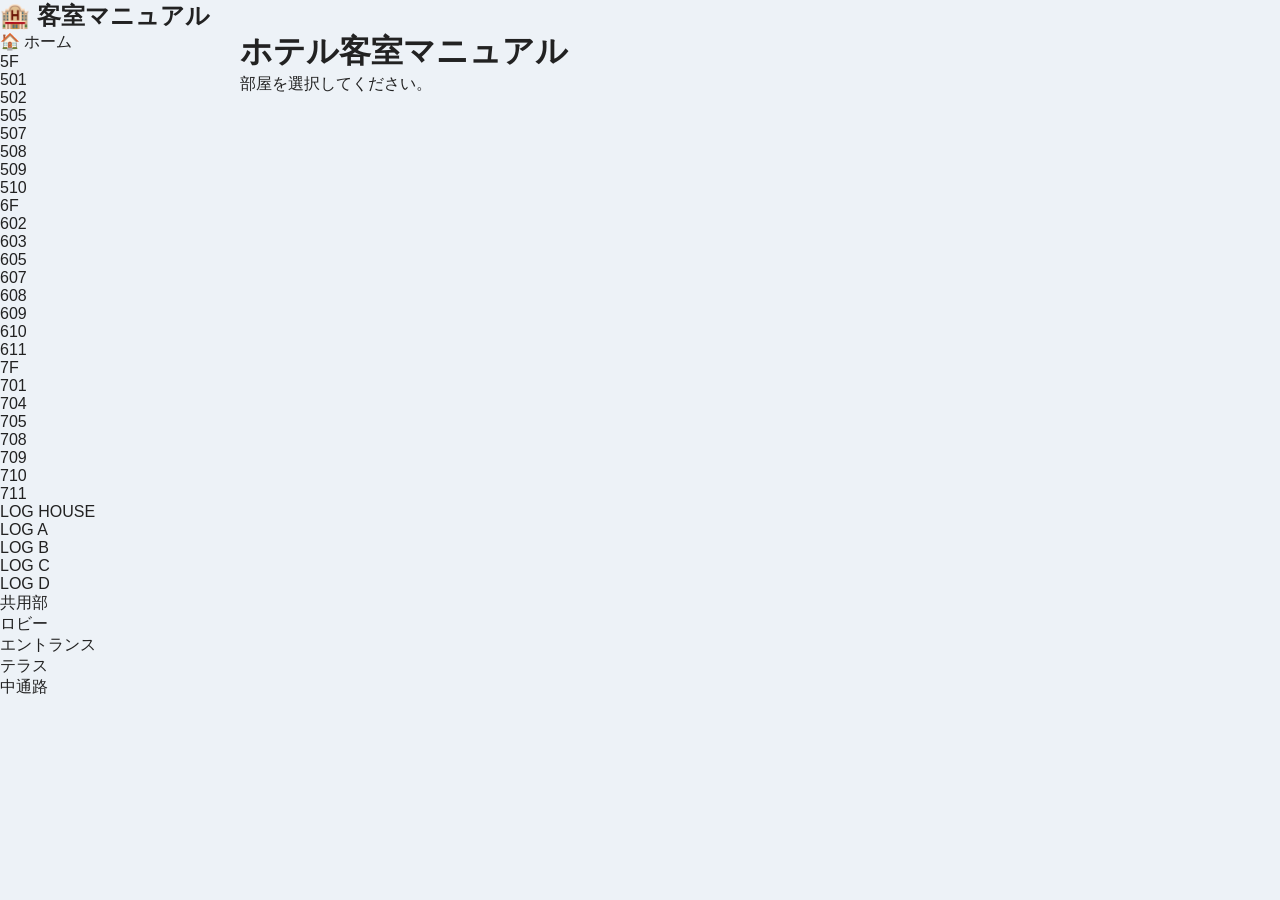
==== index.html @ 947bec1f "index.html を作成" ====
<!DOCTYPE html>
<html lang="ja">
<head>
<meta charset="UTF-8">
<meta name="viewport" content="width=device-width,initial-scale=1">

<title>Hotel Manual</title>

<link rel="stylesheet" href="style.css">

</head>

<body>

<div class="wrapper">

<aside class="sidebar">

<h2>🏨 客室マニュアル</h2>

<ul>

<li><a href="index.html">🏠 ホーム</a></li>

<li class="title">5F</li>

<li><a href="501.html">501</a></li>
<li><a href="502.html">502</a></li>
<li><a href="505.html">505</a></li>
<li><a href="507.html">507</a></li>
<li><a href="508.html">508</a></li>
<li><a href="509.html">509</a></li>
<li><a href="510.html">510</a></li>

<li class="title">6F</li>

<li><a href="602.html">602</a></li>
<li><a href="603.html">603</a></li>
<li><a href="605.html">605</a></li>
<li><a href="607.html">607</a></li>
<li><a href="608.html">608</a></li>
<li><a href="609.html">609</a></li>
<li><a href="610.html">610</a></li>
<li><a href="611.html">611</a></li>

<li class="title">7F</li>

<li><a href="701.html">701</a></li>
<li><a href="704.html">704</a></li>
<li><a href="705.html">705</a></li>
<li><a href="708.html">708</a></li>
<li><a href="709.html">709</a></li>
<li><a href="710.html">710</a></li>
<li><a href="711.html">711</a></li>

<li class="title">LOG HOUSE</li>

<li><a href="loga.html">LOG A</a></li>
<li><a href="logb.html">LOG B</a></li>
<li><a href="logc.html">LOG C</a></li>
<li><a href="logd.html">LOG D</a></li>

<li class="title">共用部</li>

<li><a href="lobby.html">ロビー</a></li>
<li><a href="entrance.html">エントランス</a></li>
<li><a href="terrace.html">テラス</a></li>
<li><a href="corridor.html">中通路</a></li>

</ul>

</aside>

<main class="content">

<h1>ホテル客室マニュアル</h1>

<p>
部屋を選択してください。
</p>

</main>

</div>

</body>
</html>
---- style.css ----
/*
Theme Name: Hotel Room Manual
Theme URI: https://example.com
Author: ChatGPT
Description: Hotel Manual Theme
Version:1.0
*/

*{
margin:0;
padding:0;
box-sizing:border-box;
}

body{

background:#edf2f7;

font-family:
"Yu Gothic",
"Hiragino Kaku Gothic ProN",
sans-serif;

color:#222;

}

a{

text-decoration:none;

color:inherit;

}

img{

max-width:100%;

display:block;

}

.wrapper{

max-width:1300px;

margin:auto;

display:flex;

min-height:100vh;

}

.content{

flex:1;

padding:30px;

}

.card{

background:white;

border-radius:15px;

padding:20px;

margin-bottom:25px;

box-shadow:
0 5px 15px rgba(0,0,0,.08);

}

.button{

display:inline-block;

background:#183153;

color:white;

padding:12px 20px;

border-radius:10px;

transition:.2s;

}

.button:hover{

background:#29548d;

}

@media(max-width:768px){

.wrapper{

display:block;

}

.content{

padding:15px;

}

}
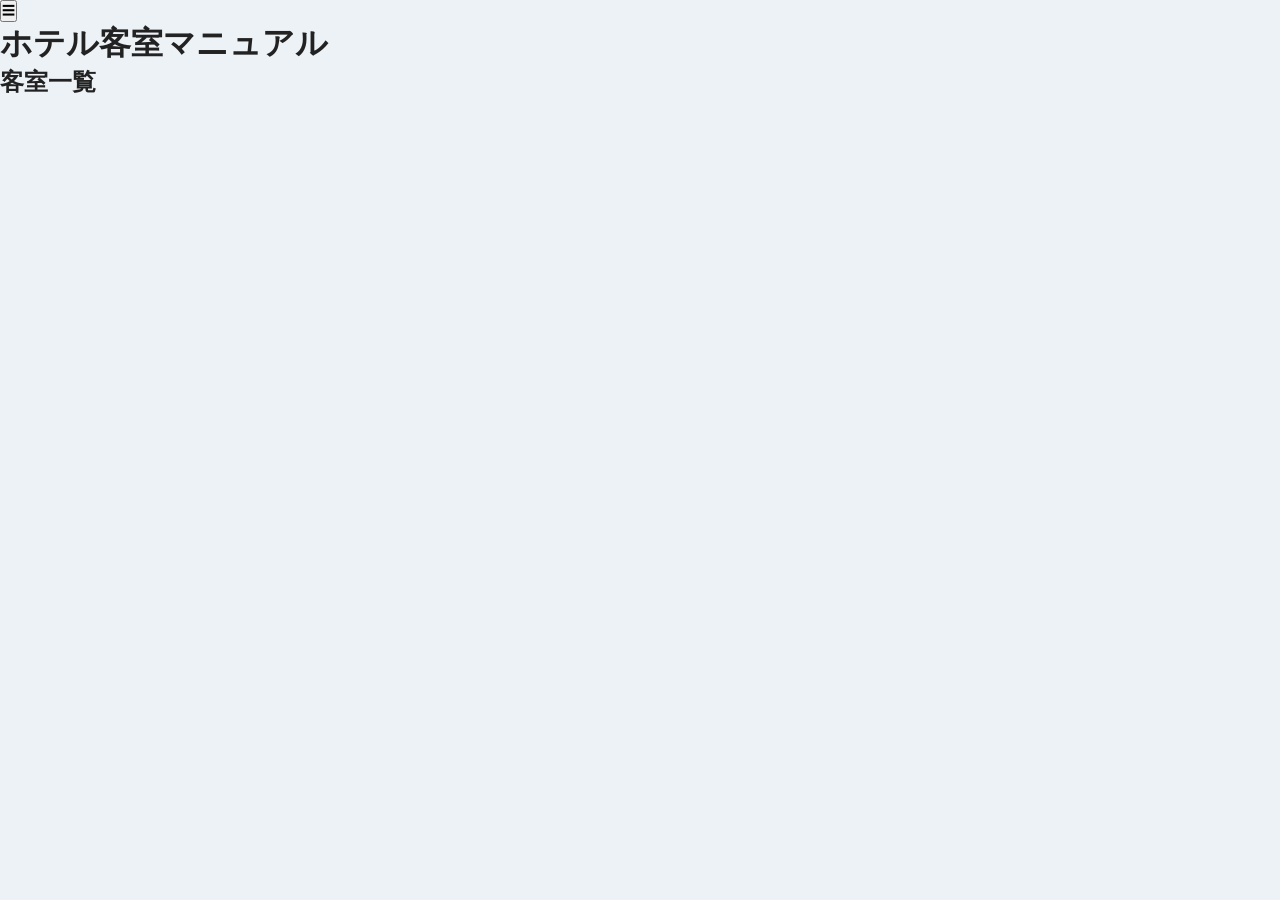
==== commit a235ac54: "index.html を更新" ====
--- a/index.html
+++ b/index.html
@@ -2,9 +2,8 @@
 <html lang="ja">
 <head>
 <meta charset="UTF-8">
-<meta name="viewport" content="width=device-width,initial-scale=1">
-
-<title>Hotel Manual</title>
+<meta name="viewport" content="width=device-width,initial-scale=1.0">
+<title>ホテル客室マニュアル</title>
 
 <link rel="stylesheet" href="style.css">
 
@@ -12,76 +11,31 @@
 
 <body>
 
-<div class="wrapper">
+<header class="topbar">
 
-<aside class="sidebar">
-
-<h2>🏨 客室マニュアル</h2>
-
-<ul>
-
-<li><a href="index.html">🏠 ホーム</a></li>
-
-<li class="title">5F</li>
-
-<li><a href="501.html">501</a></li>
-<li><a href="502.html">502</a></li>
-<li><a href="505.html">505</a></li>
-<li><a href="507.html">507</a></li>
-<li><a href="508.html">508</a></li>
-<li><a href="509.html">509</a></li>
-<li><a href="510.html">510</a></li>
-
-<li class="title">6F</li>
-
-<li><a href="602.html">602</a></li>
-<li><a href="603.html">603</a></li>
-<li><a href="605.html">605</a></li>
-<li><a href="607.html">607</a></li>
-<li><a href="608.html">608</a></li>
-<li><a href="609.html">609</a></li>
-<li><a href="610.html">610</a></li>
-<li><a href="611.html">611</a></li>
-
-<li class="title">7F</li>
-
-<li><a href="701.html">701</a></li>
-<li><a href="704.html">704</a></li>
-<li><a href="705.html">705</a></li>
-<li><a href="708.html">708</a></li>
-<li><a href="709.html">709</a></li>
-<li><a href="710.html">710</a></li>
-<li><a href="711.html">711</a></li>
-
-<li class="title">LOG HOUSE</li>
-
-<li><a href="loga.html">LOG A</a></li>
-<li><a href="logb.html">LOG B</a></li>
-<li><a href="logc.html">LOG C</a></li>
-<li><a href="logd.html">LOG D</a></li>
-
-<li class="title">共用部</li>
-
-<li><a href="lobby.html">ロビー</a></li>
-<li><a href="entrance.html">エントランス</a></li>
-<li><a href="terrace.html">テラス</a></li>
-<li><a href="corridor.html">中通路</a></li>
-
-</ul>
-
-</aside>
-
-<main class="content">
+<button id="menuBtn">☰</button>
 
 <h1>ホテル客室マニュアル</h1>
 
-<p>
-部屋を選択してください。
-</p>
+</header>
+
+<div class="container">
+
+<nav id="sidebar"></nav>
+
+<main id="content">
+
+<h2>客室一覧</h2>
+
+<div id="roomList"></div>
 
 </main>
 
 </div>
 
+<script src="js/rooms.js"></script>
+<script src="js/app.js"></script>
+
 </body>
+
 </html>
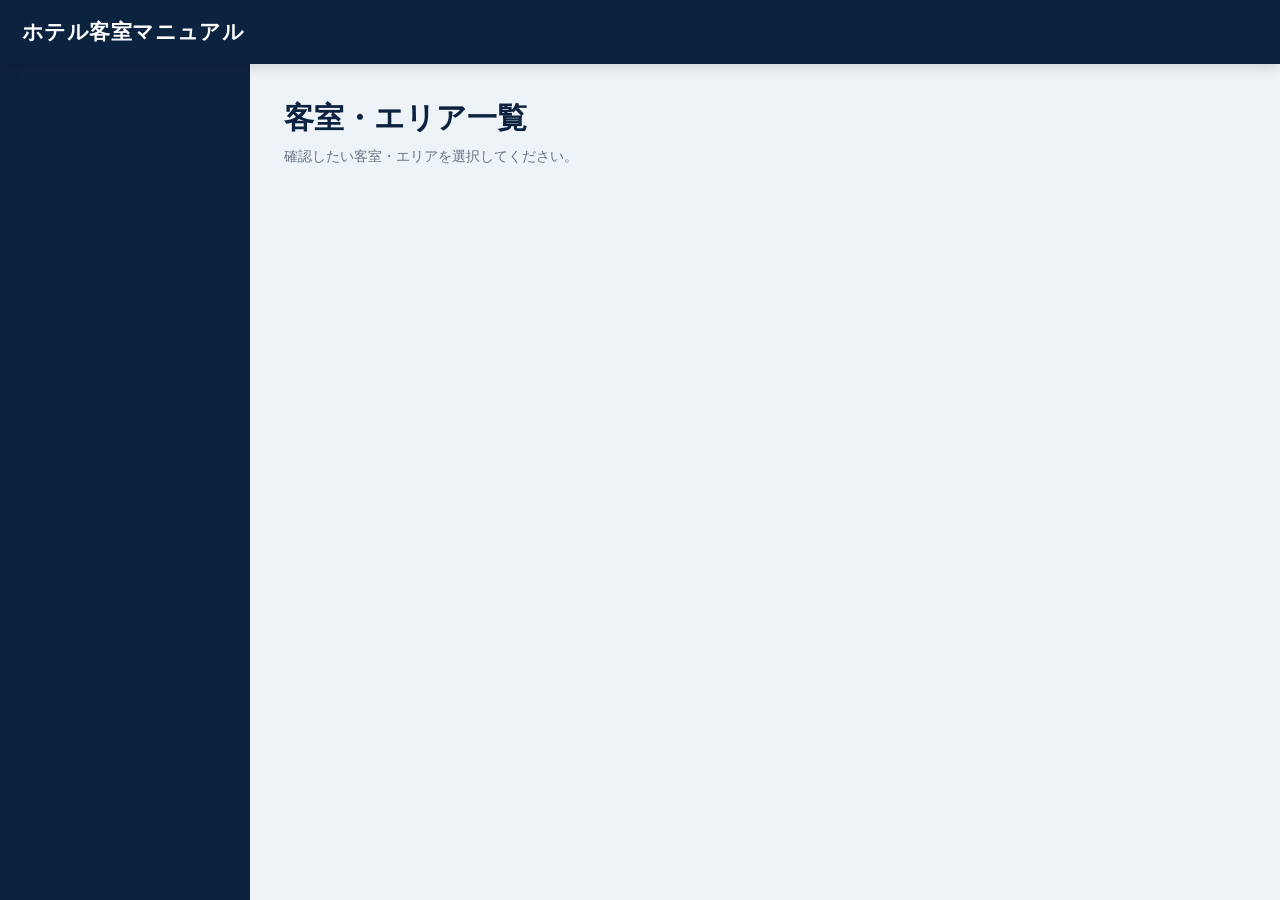
==== commit 3338481c: "index.html を作成" ====
--- a/index.html
+++ b/index.html
@@ -1,41 +1,52 @@
 <!DOCTYPE html>
 <html lang="ja">
 <head>
-<meta charset="UTF-8">
-<meta name="viewport" content="width=device-width,initial-scale=1.0">
-<title>ホテル客室マニュアル</title>
+  <meta charset="UTF-8">
+  <meta name="viewport" content="width=device-width, initial-scale=1.0">
 
-<link rel="stylesheet" href="style.css">
+  <title>ホテル客室マニュアル</title>
 
+  <link rel="stylesheet" href="style.css">
 </head>
 
 <body>
 
-<header class="topbar">
+  <header class="topbar">
+    <button id="menuBtn" type="button" aria-label="メニューを開く">
+      ☰
+    </button>
 
-<button id="menuBtn">☰</button>
+    <h1>ホテル客室マニュアル</h1>
+  </header>
 
-<h1>ホテル客室マニュアル</h1>
+  <div class="container">
 
-</header>
+    <nav id="sidebar" aria-label="客室ナビゲーション"></nav>
 
-<div class="container">
+    <div id="menuOverlay" class="menu-overlay"></div>
 
-<nav id="sidebar"></nav>
+    <main id="content">
 
-<main id="content">
+      <div class="page-shell">
 
-<h2>客室一覧</h2>
+        <h2 class="page-title">
+          客室・エリア一覧
+        </h2>
 
-<div id="roomList"></div>
+        <p class="page-description">
+          確認したい客室・エリアを選択してください。
+        </p>
 
-</main>
+        <div id="roomList"></div>
 
-</div>
+      </div>
 
-<script src="js/rooms.js"></script>
-<script src="js/app.js"></script>
+    </main>
+
+  </div>
+
+  <script src="js/rooms.js"></script>
+  <script src="js/app.js"></script>
 
 </body>
-
 </html>
--- a/style.css
+++ b/style.css
@@ -1,115 +1,653 @@
-/*
-Theme Name: Hotel Room Manual
-Theme URI: https://example.com
-Author: ChatGPT
-Description: Hotel Manual Theme
-Version:1.0
-*/
-
-*{
-margin:0;
-padding:0;
-box-sizing:border-box;
-}
-
-body{
-
-background:#edf2f7;
-
-font-family:
-"Yu Gothic",
-"Hiragino Kaku Gothic ProN",
-sans-serif;
-
-color:#222;
-
-}
-
-a{
-
-text-decoration:none;
-
-color:inherit;
-
-}
-
-img{
-
-max-width:100%;
-
-display:block;
-
-}
-
-.wrapper{
-
-max-width:1300px;
-
-margin:auto;
-
-display:flex;
-
-min-height:100vh;
-
-}
-
-.content{
-
-flex:1;
-
-padding:30px;
-
-}
-
-.card{
-
-background:white;
-
-border-radius:15px;
-
-padding:20px;
-
-margin-bottom:25px;
-
-box-shadow:
-0 5px 15px rgba(0,0,0,.08);
-
-}
-
-.button{
-
-display:inline-block;
-
-background:#183153;
-
-color:white;
-
-padding:12px 20px;
-
-border-radius:10px;
-
-transition:.2s;
-
-}
-
-.button:hover{
-
-background:#29548d;
-
-}
-
-@media(max-width:768px){
-
-.wrapper{
-
-display:block;
-
-}
-
-.content{
-
-padding:15px;
-
-}
-
-}+/* =========================================================
+   HOTEL CLEANING MANUAL
+   style.css
+   ========================================================= */
+
+:root {
+  --navy: #0c2340;
+  --navy-light: #163a63;
+  --blue: #2d72c4;
+  --blue-light: #eaf3ff;
+  --bg: #eef3f8;
+  --white: #ffffff;
+  --text: #1d2733;
+  --muted: #687483;
+  --border: #dce4ec;
+  --shadow: 0 8px 24px rgba(12, 35, 64, 0.08);
+  --radius: 14px;
+}
+
+/* =========================================================
+   RESET
+   ========================================================= */
+
+* {
+  margin: 0;
+  padding: 0;
+  box-sizing: border-box;
+}
+
+html {
+  scroll-behavior: smooth;
+}
+
+body {
+  min-height: 100vh;
+  background: var(--bg);
+  color: var(--text);
+  font-family:
+    -apple-system,
+    BlinkMacSystemFont,
+    "Hiragino Kaku Gothic ProN",
+    "Hiragino Sans",
+    "Yu Gothic",
+    "Meiryo",
+    sans-serif;
+  line-height: 1.7;
+  -webkit-text-size-adjust: 100%;
+}
+
+a {
+  color: inherit;
+  text-decoration: none;
+}
+
+button,
+input,
+textarea,
+select {
+  font: inherit;
+}
+
+button {
+  cursor: pointer;
+}
+
+img {
+  display: block;
+  max-width: 100%;
+}
+
+/* =========================================================
+   TOP BAR
+   ========================================================= */
+
+.topbar {
+  position: sticky;
+  top: 0;
+  z-index: 1000;
+
+  min-height: 64px;
+  padding: 0 22px;
+
+  display: flex;
+  align-items: center;
+  gap: 14px;
+
+  background: var(--navy);
+  color: var(--white);
+
+  box-shadow: 0 3px 12px rgba(0, 0, 0, 0.15);
+}
+
+.topbar h1 {
+  font-size: 21px;
+  font-weight: 700;
+  letter-spacing: 0.02em;
+}
+
+#menuBtn {
+  display: none;
+
+  width: 42px;
+  height: 42px;
+
+  border: 0;
+  border-radius: 9px;
+
+  background: rgba(255, 255, 255, 0.12);
+  color: var(--white);
+
+  font-size: 23px;
+  line-height: 1;
+}
+
+/* =========================================================
+   MAIN LAYOUT
+   ========================================================= */
+
+.container {
+  display: flex;
+  width: 100%;
+  min-height: calc(100vh - 64px);
+}
+
+/* =========================================================
+   SIDEBAR
+   ========================================================= */
+
+#sidebar {
+  width: 250px;
+  flex-shrink: 0;
+
+  padding: 22px 16px 40px;
+
+  background: var(--navy);
+  color: var(--white);
+
+  overflow-y: auto;
+}
+
+.sidebar-home {
+  display: block;
+
+  margin-bottom: 20px;
+  padding: 11px 12px;
+
+  border-radius: 9px;
+
+  background: rgba(255, 255, 255, 0.1);
+
+  font-size: 14px;
+  font-weight: 700;
+}
+
+.sidebar-home:hover {
+  background: rgba(255, 255, 255, 0.18);
+}
+
+.nav-group {
+  margin-bottom: 22px;
+}
+
+.nav-group-title {
+  margin-bottom: 8px;
+  padding: 0 8px;
+
+  color: #aebfd2;
+
+  font-size: 12px;
+  font-weight: 700;
+  letter-spacing: 0.08em;
+}
+
+.nav-links {
+  display: grid;
+  grid-template-columns: repeat(2, minmax(0, 1fr));
+  gap: 6px;
+}
+
+.nav-link {
+  display: flex;
+  align-items: center;
+  justify-content: center;
+
+  min-height: 40px;
+  padding: 7px 6px;
+
+  border-radius: 8px;
+
+  background: rgba(255, 255, 255, 0.07);
+
+  color: var(--white);
+
+  font-size: 13px;
+  font-weight: 650;
+
+  transition:
+    background 0.15s ease,
+    transform 0.15s ease;
+}
+
+.nav-link:hover {
+  background: rgba(255, 255, 255, 0.17);
+}
+
+.nav-link.active {
+  background: var(--white);
+  color: var(--navy);
+}
+
+/* =========================================================
+   MAIN CONTENT
+   ========================================================= */
+
+#content {
+  flex: 1;
+  min-width: 0;
+
+  padding: 34px;
+}
+
+.page-shell {
+  width: 100%;
+  max-width: 1180px;
+  margin: 0 auto;
+}
+
+.page-title {
+  margin-bottom: 8px;
+
+  color: var(--navy);
+
+  font-size: 30px;
+  line-height: 1.3;
+}
+
+.page-description {
+  margin-bottom: 28px;
+  color: var(--muted);
+  font-size: 14px;
+}
+
+/* =========================================================
+   HOME / FLOOR SECTIONS
+   ========================================================= */
+
+.floor-section {
+  margin-bottom: 30px;
+}
+
+.floor-title {
+  margin-bottom: 12px;
+
+  color: var(--navy);
+
+  font-size: 18px;
+  font-weight: 750;
+}
+
+.room-grid {
+  display: grid;
+  grid-template-columns: repeat(auto-fill, minmax(135px, 1fr));
+  gap: 12px;
+}
+
+.room-card {
+  min-height: 76px;
+
+  display: flex;
+  align-items: center;
+  justify-content: center;
+
+  padding: 15px;
+
+  border: 1px solid var(--border);
+  border-radius: 12px;
+
+  background: var(--white);
+  color: var(--navy);
+
+  box-shadow: 0 3px 12px rgba(12, 35, 64, 0.05);
+
+  font-size: 17px;
+  font-weight: 750;
+
+  transition:
+    transform 0.15s ease,
+    box-shadow 0.15s ease,
+    border-color 0.15s ease;
+}
+
+.room-card:hover {
+  transform: translateY(-2px);
+  border-color: #b4c9df;
+  box-shadow: var(--shadow);
+}
+
+/* =========================================================
+   ROOM PAGE
+   ========================================================= */
+
+.room-panel {
+  width: 100%;
+  max-width: 1180px;
+  margin: 0 auto;
+}
+
+.room-heading {
+  margin-bottom: 20px;
+}
+
+.room-heading h2 {
+  color: var(--navy);
+  font-size: 30px;
+  line-height: 1.3;
+}
+
+.room-category {
+  margin-top: 3px;
+  color: var(--muted);
+  font-size: 13px;
+}
+
+/* =========================================================
+   MAIN MANUAL CARD
+   ========================================================= */
+
+.manual-card {
+  overflow: hidden;
+
+  border: 1px solid var(--border);
+  border-radius: var(--radius);
+
+  background: var(--white);
+
+  box-shadow: var(--shadow);
+}
+
+.manual-content {
+  padding: 24px;
+}
+
+.manual-content h3 {
+  margin-bottom: 14px;
+
+  color: var(--navy);
+
+  font-size: 20px;
+}
+
+.manual-text {
+  color: var(--text);
+  font-size: 15px;
+}
+
+.manual-text p + p {
+  margin-top: 12px;
+}
+
+.manual-text ul,
+.manual-text ol {
+  padding-left: 1.5em;
+}
+
+.manual-text li + li {
+  margin-top: 6px;
+}
+
+/* =========================================================
+   PHOTO AREA
+   ========================================================= */
+
+.photo-grid {
+  display: grid;
+  grid-template-columns: repeat(2, minmax(0, 1fr));
+  gap: 12px;
+
+  margin-bottom: 20px;
+}
+
+.photo-grid:empty {
+  display: none;
+}
+
+.manual-photo {
+  width: 100%;
+  aspect-ratio: 4 / 3;
+
+  object-fit: cover;
+
+  border: 1px solid var(--border);
+  border-radius: 10px;
+
+  background: #e5ebf1;
+}
+
+/* =========================================================
+   TABS
+
+   ユーザー指定：
+   説明・写真を上に表示し、
+   タブはその下に配置する
+   ========================================================= */
+
+.manual-tabs {
+  display: flex;
+  gap: 8px;
+
+  padding: 14px 18px;
+
+  overflow-x: auto;
+
+  border-top: 1px solid var(--border);
+
+  background: #f7f9fc;
+
+  -webkit-overflow-scrolling: touch;
+  scrollbar-width: thin;
+}
+
+.tab-button {
+  flex: 0 0 auto;
+
+  min-height: 42px;
+  padding: 9px 16px;
+
+  border: 1px solid #cdd8e4;
+  border-radius: 9px;
+
+  background: var(--white);
+  color: var(--navy);
+
+  font-size: 13px;
+  font-weight: 700;
+
+  white-space: nowrap;
+
+  transition:
+    background 0.15s ease,
+    color 0.15s ease,
+    border-color 0.15s ease;
+}
+
+.tab-button:hover {
+  border-color: var(--blue);
+}
+
+.tab-button.active {
+  border-color: var(--navy);
+  background: var(--navy);
+  color: var(--white);
+}
+
+/* =========================================================
+   EMPTY / ERROR STATES
+   ========================================================= */
+
+.empty-message,
+.error-message {
+  padding: 24px;
+
+  border: 1px dashed #c6d2df;
+  border-radius: 12px;
+
+  background: var(--white);
+  color: var(--muted);
+
+  text-align: center;
+}
+
+.error-message {
+  color: #9b2c2c;
+}
+
+/* =========================================================
+   MOBILE MENU OVERLAY
+   ========================================================= */
+
+.menu-overlay {
+  display: none;
+
+  position: fixed;
+  inset: 64px 0 0 0;
+  z-index: 850;
+
+  background: rgba(0, 0, 0, 0.45);
+}
+
+.menu-overlay.open {
+  display: block;
+}
+
+/* =========================================================
+   TABLET
+   ========================================================= */
+
+@media (max-width: 900px) {
+
+  #content {
+    padding: 24px;
+  }
+
+  .room-grid {
+    grid-template-columns: repeat(3, minmax(0, 1fr));
+  }
+}
+
+/* =========================================================
+   MOBILE
+   ========================================================= */
+
+@media (max-width: 700px) {
+
+  .topbar {
+    min-height: 58px;
+    padding: 0 13px;
+  }
+
+  .topbar h1 {
+    overflow: hidden;
+
+    font-size: 17px;
+
+    text-overflow: ellipsis;
+    white-space: nowrap;
+  }
+
+  #menuBtn {
+    display: flex;
+    flex-shrink: 0;
+    align-items: center;
+    justify-content: center;
+  }
+
+  .container {
+    min-height: calc(100vh - 58px);
+  }
+
+  #sidebar {
+    position: fixed;
+    top: 58px;
+    bottom: 0;
+    left: 0;
+    z-index: 900;
+
+    width: min(82vw, 290px);
+
+    transform: translateX(-105%);
+
+    box-shadow: 8px 0 25px rgba(0, 0, 0, 0.18);
+
+    transition: transform 0.2s ease;
+  }
+
+  #sidebar.open {
+    transform: translateX(0);
+  }
+
+  .menu-overlay {
+    inset: 58px 0 0 0;
+  }
+
+  #content {
+    width: 100%;
+    padding: 18px 13px 34px;
+  }
+
+  .page-title,
+  .room-heading h2 {
+    font-size: 24px;
+  }
+
+  .page-description {
+    margin-bottom: 21px;
+  }
+
+  .floor-section {
+    margin-bottom: 24px;
+  }
+
+  .floor-title {
+    font-size: 17px;
+  }
+
+  .room-grid {
+    grid-template-columns: repeat(2, minmax(0, 1fr));
+    gap: 9px;
+  }
+
+  .room-card {
+    min-height: 64px;
+    padding: 11px;
+
+    font-size: 16px;
+  }
+
+  .room-heading {
+    margin-bottom: 14px;
+  }
+
+  .manual-content {
+    padding: 17px;
+  }
+
+  .manual-content h3 {
+    margin-bottom: 11px;
+    font-size: 18px;
+  }
+
+  .manual-text {
+    font-size: 14px;
+  }
+
+  .photo-grid {
+    grid-template-columns: 1fr;
+    gap: 10px;
+  }
+
+  .manual-tabs {
+    gap: 7px;
+    padding: 11px;
+  }
+
+  .tab-button {
+    min-height: 40px;
+    padding: 8px 13px;
+    font-size: 12px;
+  }
+
+  .nav-links {
+    grid-template-columns: repeat(2, minmax(0, 1fr));
+  }
+}
+
+/* =========================================================
+   VERY SMALL PHONES
+   ========================================================= */
+
+@media (max-width: 370px) {
+
+  .room-grid {
+    grid-template-columns: 1fr 1fr;
+  }
+
+  .room-card {
+    font-size: 15px;
+  }
+
+  .topbar h1 {
+    font-size: 15px;
+  }
+}
+    
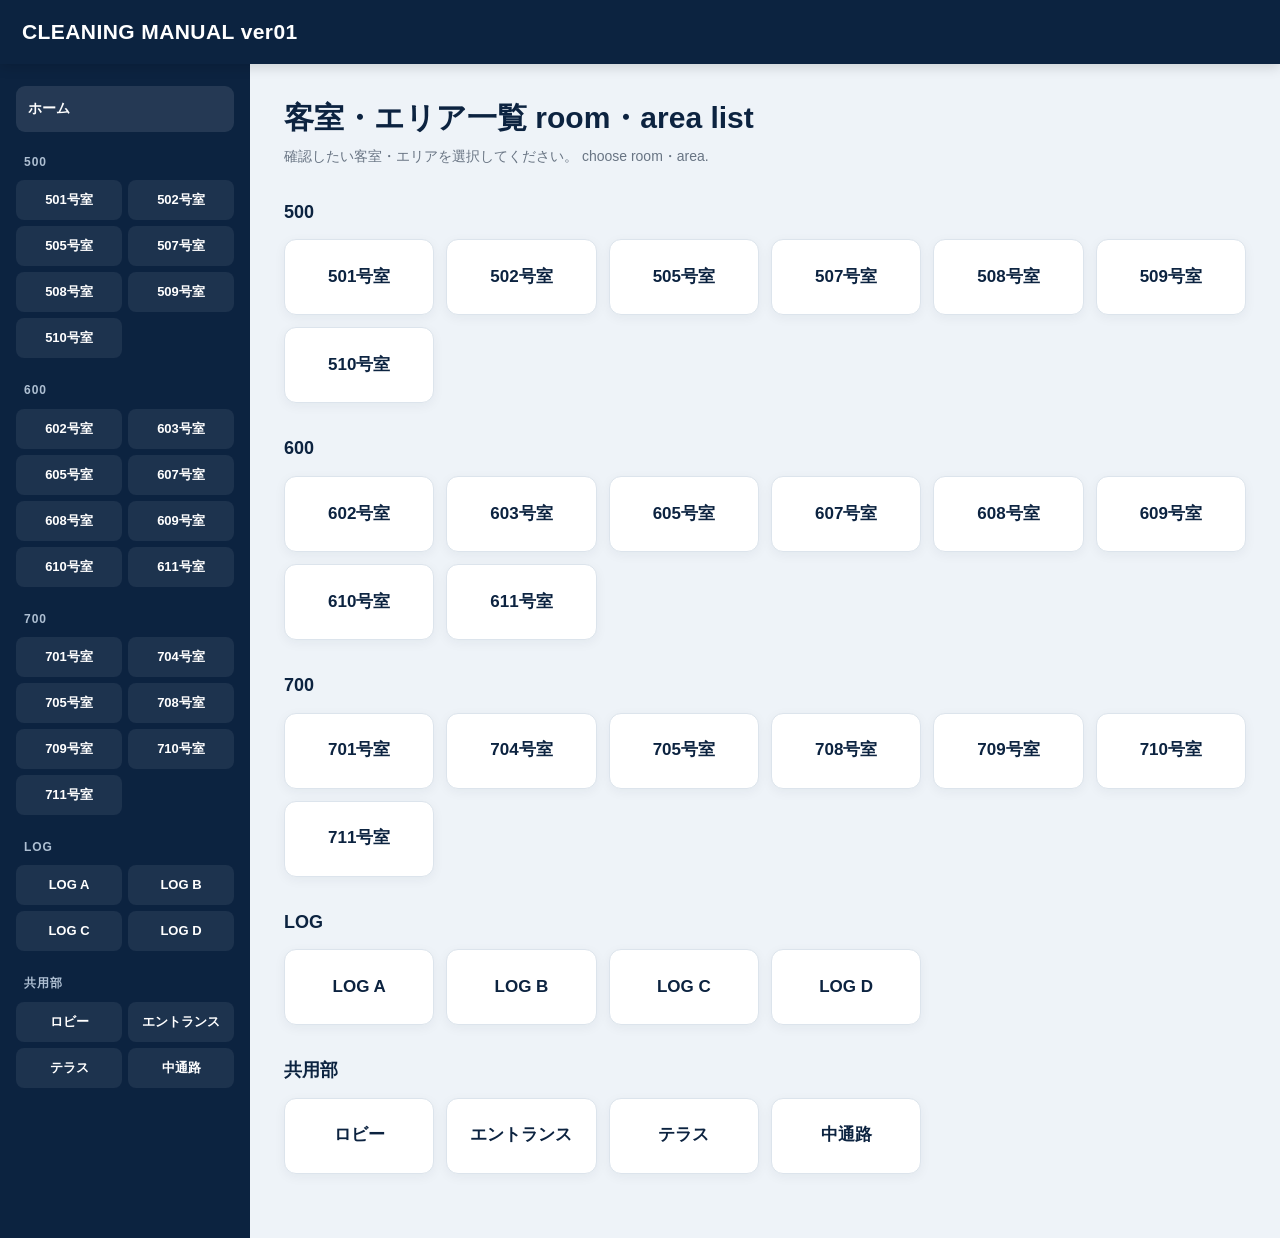
==== commit 505e8a73: "index.html を更新" ====
--- a/index.html
+++ b/index.html
@@ -4,7 +4,7 @@
   <meta charset="UTF-8">
   <meta name="viewport" content="width=device-width, initial-scale=1.0">
 
-  <title>ホテル客室マニュアル</title>
+  <title>CLEANING MANUAL</title>
 
   <link rel="stylesheet" href="style.css">
 </head>
@@ -16,7 +16,7 @@
       ☰
     </button>
 
-    <h1>ホテル客室マニュアル</h1>
+    <h1>CLEANING MANUAL ver01</h1>
   </header>
 
   <div class="container">
@@ -31,10 +31,12 @@
 
         <h2 class="page-title">
           客室・エリア一覧
+          room・area list
         </h2>
 
         <p class="page-description">
           確認したい客室・エリアを選択してください。
+          choose room・area.
         </p>
 
         <div id="roomList"></div>
--- a/style.css
+++ b/style.css
@@ -384,9 +384,9 @@
 
 .manual-photo {
   width: 100%;
-  aspect-ratio: 4 / 3;
-
-  object-fit: cover;
+  height: auto;
+  object-fit: contain;
+  display: block;
 
   border: 1px solid var(--border);
   border-radius: 10px;
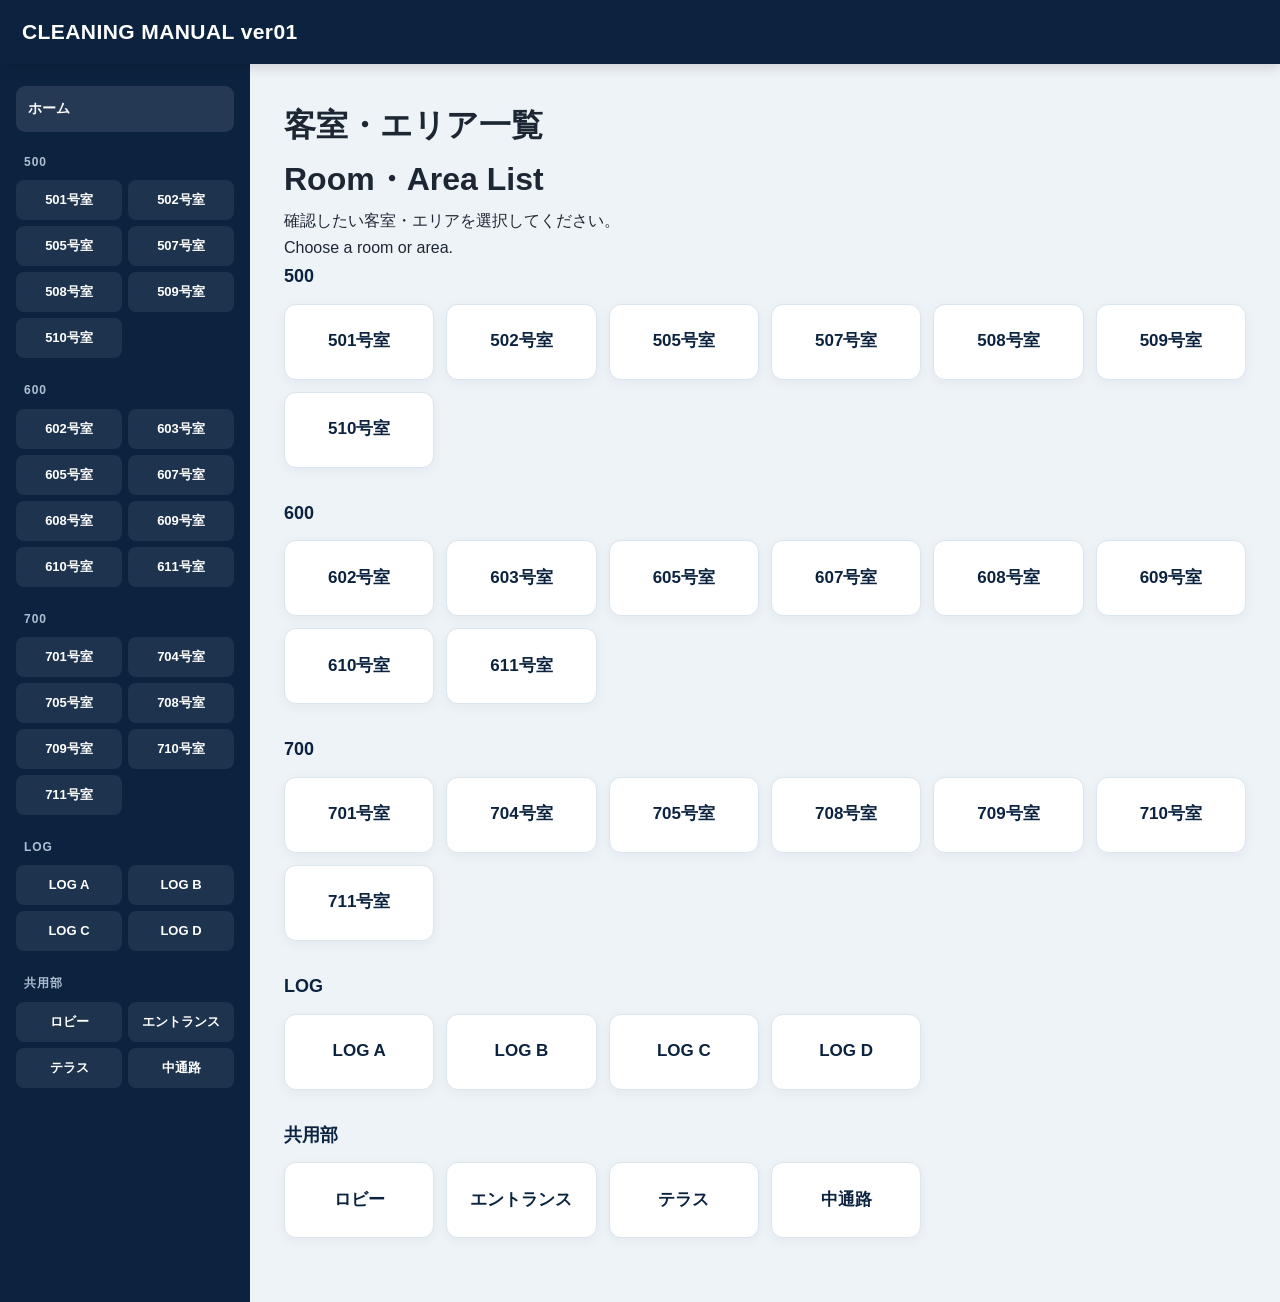
==== commit 2d416918: "index.html を更新" ====
--- a/index.html
+++ b/index.html
@@ -29,15 +29,15 @@
 
       <div class="page-shell">
 
-        <h2 class="page-title">
-          客室・エリア一覧
-          room・area list
-        </h2>
+       <h1>
+  客室・エリア一覧<br>
+  <span class="english">Room・Area List</span>
+</h1>
 
-        <p class="page-description">
-          確認したい客室・エリアを選択してください。
-          choose room・area.
-        </p>
+        <p>
+  確認したい客室・エリアを選択してください。<br>
+  <span class="english">Choose a room or area.</span>
+</p>
 
         <div id="roomList"></div>
 
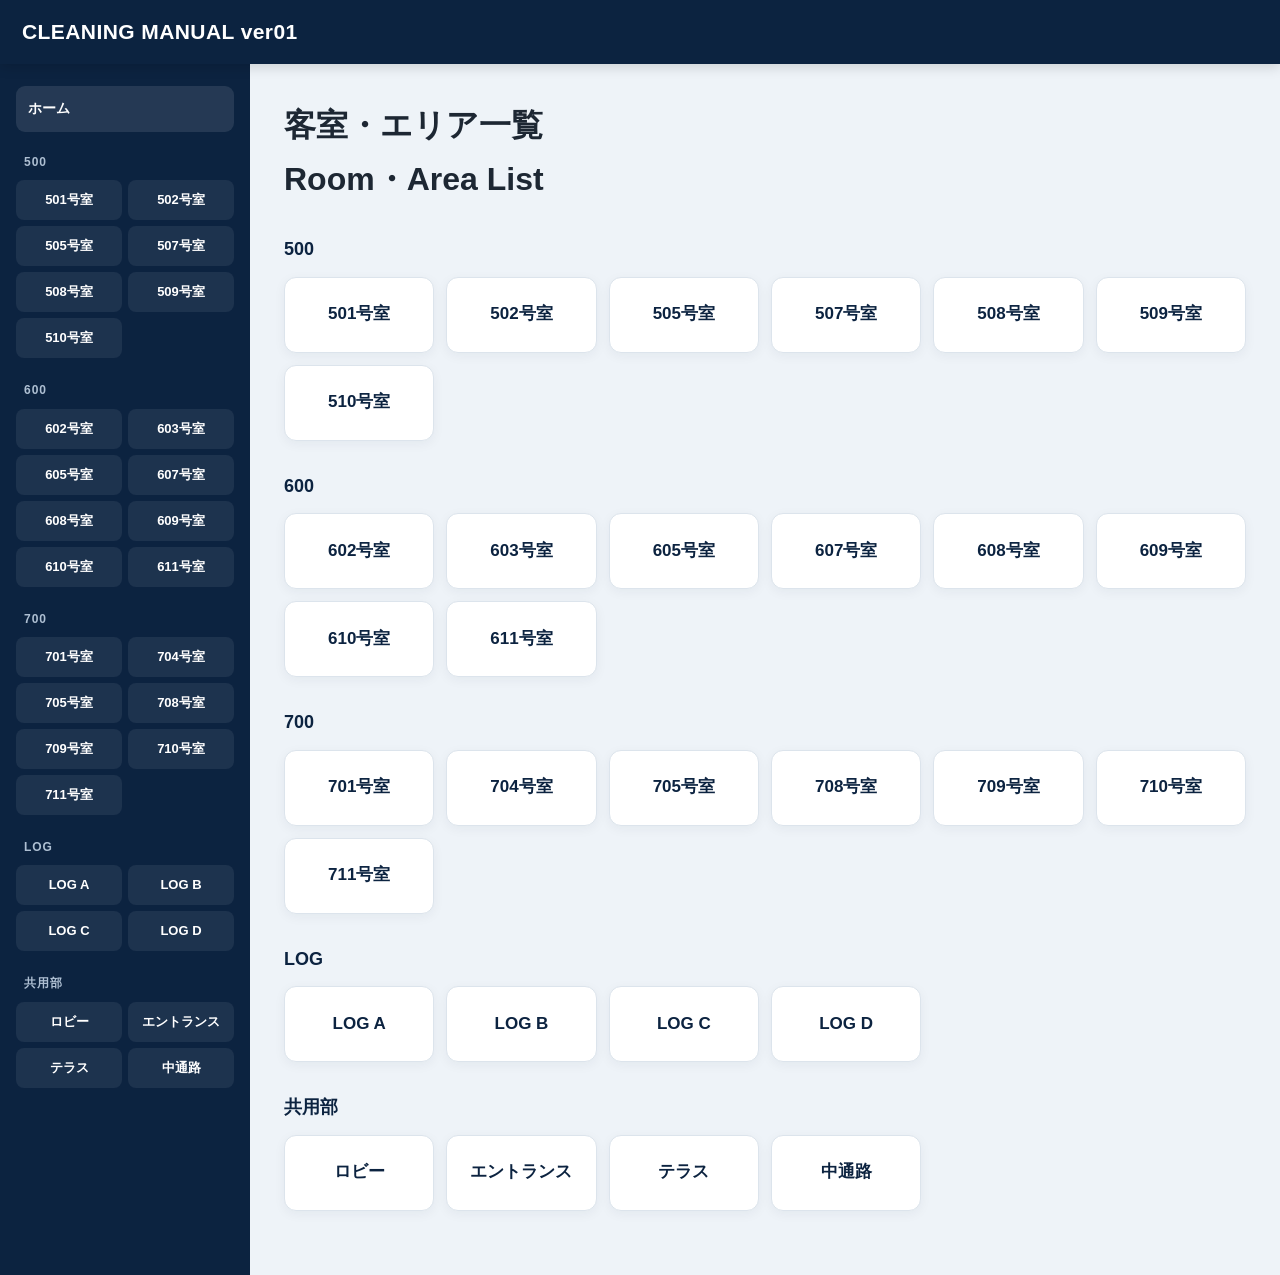
==== commit 4bde5665: "index.html を更新" ====
--- a/index.html
+++ b/index.html
@@ -33,11 +33,7 @@
   客室・エリア一覧<br>
   <span class="english">Room・Area List</span>
 </h1>
-
-        <p>
-  確認したい客室・エリアを選択してください。<br>
-  <span class="english">Choose a room or area.</span>
-</p>
+<br>
 
         <div id="roomList"></div>
 
